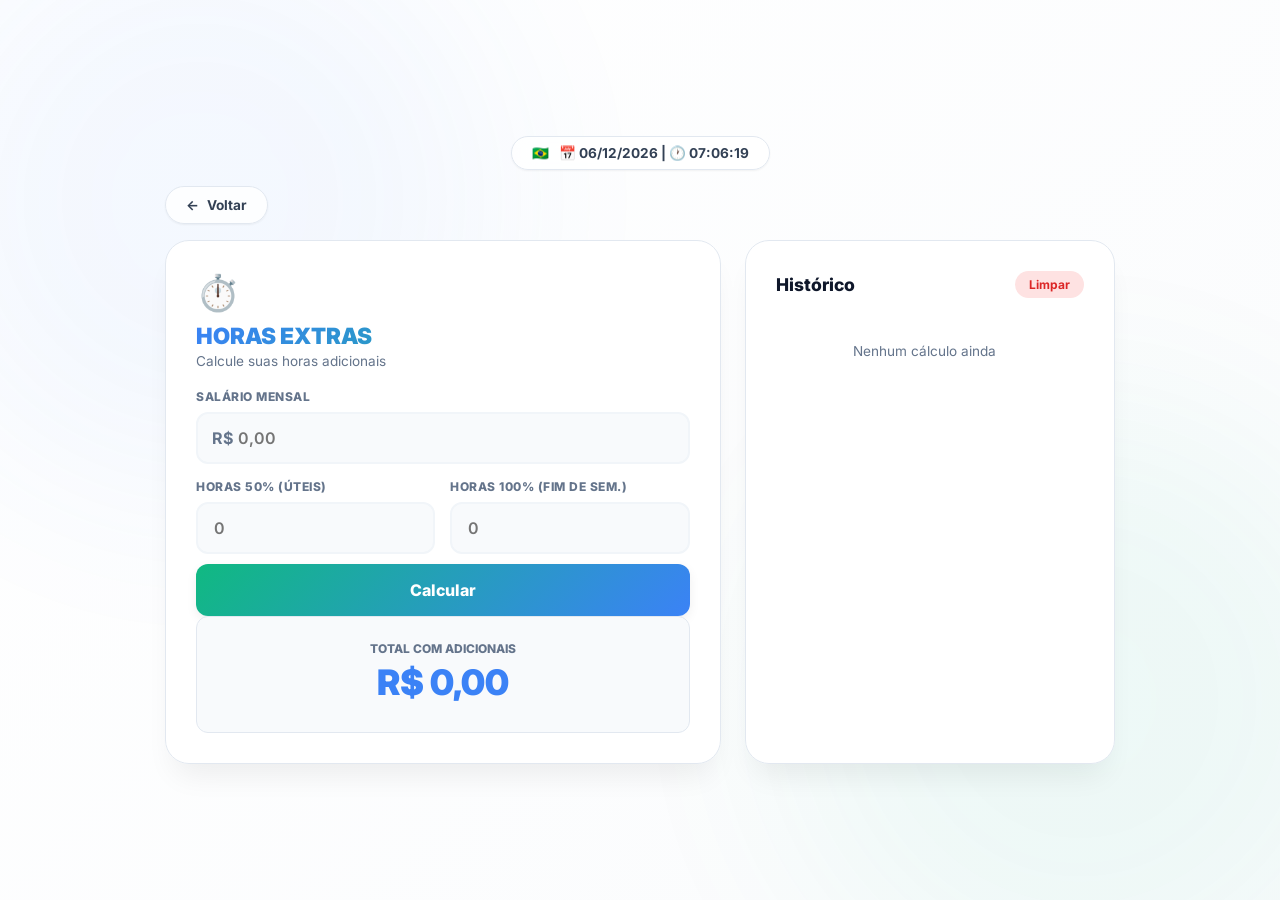
==== Ex1/index.html @ 45b72ec7 "first commit" ====
<!DOCTYPE html>
<html lang="pt-br">
<head>
    <meta charset="UTF-8">
    <meta name="viewport" content="width=device-width, initial-scale=1.0, user-scalable=no">
    <title>Horas Extras</title>
    <link rel="stylesheet" href="style.css">
    <link href="https://fonts.googleapis.com/css2?family=Inter:wght@400;600;700;800&display=swap" rel="stylesheet">
</head>
<body>
    <div class="app-wrapper">
        <div class="header-clock">
            <div class="clock-container">
                <span class="clock-icon">🇧🇷</span>
                <span id="dataHora">Carregando...</span>
            </div>
        </div>

        <div class="back-button-container">
            <a href="../index.html" class="back-button">
                <span class="back-icon">←</span>
                Voltar
            </a>
        </div>

        <div class="container">
            <div class="calculator-card">
                <div class="card-header">
                    <div class="icon-header">⏱️</div>
                    <h1>HORAS EXTRAS</h1>
                    <p>Calcule suas horas adicionais</p>
                </div>

                <form id="calcForm" onsubmit="processarCalculo(event)">
                    <div class="form-group">
                        <label>Salário mensal</label>
                        <div class="input-wrapper">
                            <span class="input-prefix">R$</span>
                            <input type="number" id="salario" step="0.01" placeholder="0,00" required>
                        </div>
                    </div>

                    <div class="form-row">
                        <div class="form-group">
                            <label>Horas 50% (úteis)</label>
                            <input type="number" id="horaExtraDia" placeholder="0">
                        </div>
                        <div class="form-group">
                            <label>Horas 100% (fim de sem.)</label>
                            <input type="number" id="horaExtraFimSemana" placeholder="0">
                        </div>
                    </div>

                    <button type="submit" id="btnCalcular">Calcular</button>
                </form>

                <div class="result-section">
                    <p class="result-label">TOTAL COM ADICIONAIS</p>
                    <div id="resultado">R$ 0,00</div>
                    <div id="resultDetail"></div>
                </div>
            </div>

            <div class="history-card">
                <div class="history-header">
                    <h2>Histórico</h2>
                    <button id="clearHistoryBtn" onclick="limparHistorico()">Limpar</button>
                </div>
                <div id="historyList">
                    <p class="empty-msg">Nenhum cálculo ainda</p>
                </div>
            </div>
        </div>
    </div>

    <script src="codigo.js"></script>
</body>
</html>
---- Ex1/style.css ----
/* ===== IMPORTAÇÃO DE FONTE ===== */
@import url('https://fonts.googleapis.com/css2?family=Inter:wght@400;500;600;700;800;900&display=swap');

/* ===== CONFIGURAÇÕES E CORES (SISTEMA PREMIUM) ===== */
:root {
    /* Cores Principais */
    --brand-green: #10b981;
    --brand-blue: #3b82f6;
    
    /* Cores de Fundo - Branco Vivo */
    --bg-app: #ffffff;
    --bg-surface: rgba(255, 255, 255, 0.98);
    --bg-surface-glass: rgba(255, 255, 255, 0.8);
    
    /* Cores de Texto */
    --text-high: #0f172a;
    --text-mid: #334155;
    --text-low: #64748b;
    
    /* Bordas e Sombras */
    --border-ui: #e2e8f0;
    --border-light: #f1f5f9;
    --shadow-sm: 0 1px 2px 0 rgb(0 0 0 / 0.05);
    --shadow-md: 0 4px 12px -1px rgb(0 0 0 / 0.08);
    --shadow-lg: 0 10px 25px -5px rgb(0 0 0 / 0.1);
    --shadow-premium: 0 20px 30px -10px rgba(0, 0, 0, 0.07);
    --shadow-glow: 0 0 20px rgba(59, 130, 246, 0.3);
    
    /* Transições e Bordas */
    --transition: 0.25s cubic-bezier(0.4, 0, 0.2, 1);
    --radius-md: 12px;
    --radius-xl: 24px;
    --radius-full: 9999px;
}

/* ===== RESET E BASE ANIMADA ===== */
* {
    margin: 0;
    padding: 0;
    box-sizing: border-box;
    font-family: 'Inter', sans-serif;
}

body {
    background: linear-gradient(-45deg, #ffffff, #f1f5f9, #f8fafc, #ffffff);
    background-size: 400% 400%;
    animation: whiteGradient 12s ease infinite;
    background-attachment: fixed;
    display: flex;
    justify-content: center;
    align-items: center;
    min-height: 100vh;
    padding: 24px;
    position: relative;
    overflow: hidden;
    color: var(--text-high);
}

@keyframes whiteGradient {
    0% { background-position: 0% 50%; }
    50% { background-position: 100% 50%; }
    100% { background-position: 0% 50%; }
}

/* Esferas de luz sutis no fundo */
body::before, body::after {
    content: "";
    position: fixed;
    width: 600px;
    height: 600px;
    border-radius: 50%;
    opacity: 0.05;
    z-index: -1;
    filter: blur(100px);
    animation: float 20s infinite ease-in-out;
}
body::before { top: -100px; left: -100px; background: var(--brand-blue); }
body::after { bottom: -100px; right: -100px; background: var(--brand-green); animation-delay: -5s; }

@keyframes float {
    0%, 100% { transform: translate(0, 0); }
    50% { transform: translate(40px, 40px); }
}

/* ===== ESTRUTURA PRINCIPAL ===== */
.app-wrapper {
    width: 100%;
    max-width: 950px;
    height: 100%;
    max-height: 720px;
    display: flex;
    flex-direction: column;
    z-index: 10;
}

.header-clock {
    text-align: center;
    margin-bottom: 16px;
    flex-shrink: 0;
}

.clock-container {
    display: inline-flex;
    align-items: center;
    gap: 10px;
    background: var(--bg-surface-glass);
    backdrop-filter: blur(10px);
    padding: 8px 20px;
    border-radius: var(--radius-full);
    font-size: 0.85rem;
    font-weight: 700;
    border: 1px solid var(--border-ui);
    box-shadow: var(--shadow-sm);
    color: var(--text-mid);
}

.back-button-container {
    margin-bottom: 16px;
    flex-shrink: 0;
}

.back-button {
    display: inline-flex;
    align-items: center;
    gap: 8px;
    background: var(--bg-surface-glass);
    border: 1px solid var(--border-ui);
    padding: 10px 20px;
    border-radius: var(--radius-full);
    text-decoration: none;
    font-size: 0.85rem;
    font-weight: 700;
    color: var(--text-mid);
    transition: var(--transition);
    box-shadow: var(--shadow-sm);
}

.back-button:hover {
    background: #fff;
    border-color: var(--brand-blue);
    color: var(--brand-blue);
    transform: translateX(-5px);
}

/* ===== GRID E CARDS ===== */
.container {
    display: grid;
    grid-template-columns: 1.2fr 0.8fr;
    gap: 24px;
    flex: 1;
    min-height: 0;
}

.calculator-card, .history-card {
    background: var(--bg-surface);
    border-radius: var(--radius-xl);
    border: 1px solid var(--border-ui);
    padding: 30px;
    display: flex;
    flex-direction: column;
    box-shadow: var(--shadow-premium);
    transition: var(--transition);
    overflow: hidden;
}

.calculator-card:hover, .history-card:hover {
    transform: translateY(-4px);
    box-shadow: var(--shadow-lg);
}

h1 {
    font-size: 1.4rem;
    font-weight: 900;
    background: linear-gradient(135deg, var(--brand-blue), var(--brand-green));
    -webkit-background-clip: text;
    background-clip: text;
    color: transparent;
    margin-bottom: 4px;
}

.icon-header {
    display: block;
    font-size: 2.2rem;
    margin-bottom: 8px;
}

.card-header p {
    color: var(--text-low);
    font-size: 0.85rem;
    margin-bottom: 20px;
}

/* Formulário e Grid Interno */
.form-group label {
    display: block;
    font-size: 0.75rem;
    font-weight: 800;
    text-transform: uppercase;
    color: var(--text-low);
    margin-bottom: 8px;
    letter-spacing: 0.5px;
}

.form-row {
    display: grid;
    grid-template-columns: 1fr 1fr;
    gap: 15px;
    margin-top: 15px;
}

.input-wrapper { position: relative; }

.input-prefix {
    position: absolute;
    left: 16px;
    top: 50%;
    transform: translateY(-50%);
    font-weight: 700;
    color: var(--text-low);
    z-index: 1;
}

input {
    width: 100%;
    padding: 14px 16px;
    border: 2px solid var(--border-light);
    border-radius: var(--radius-md);
    background: #f8fafc;
    font-size: 1rem;
    font-weight: 600;
    color: var(--text-high);
    transition: var(--transition);
}

#salario { padding-left: 40px; }

input:focus {
    outline: none;
    border-color: var(--brand-blue);
    background: white;
    box-shadow: 0 0 0 4px rgba(59, 130, 246, 0.1);
}

/* Botão Principal */
#btnCalcular {
    width: 100%;
    background: linear-gradient(135deg, var(--brand-green), var(--brand-blue));
    color: white;
    border: none;
    padding: 16px;
    border-radius: var(--radius-md);
    font-weight: 800;
    font-size: 1rem;
    cursor: pointer;
    box-shadow: var(--shadow-md);
    transition: var(--transition);
    margin-top: 10px;
}

#btnCalcular:hover {
    transform: translateY(-2px);
    box-shadow: var(--shadow-glow);
}

/* Seção de Resultado */
.result-section {
    padding: 24px;
    background: #f8fafc;
    border-radius: var(--radius-md);
    text-align: center;
    margin-top: auto;
    border: 1px solid var(--border-ui);
}

.result-label {
    font-size: 0.75rem;
    font-weight: 800;
    color: var(--text-low);
    text-transform: uppercase;
}

#resultado {
    font-size: 2.2rem;
    font-weight: 900;
    color: var(--brand-blue);
    margin: 5px 0;
}

#resultDetail {
    font-size: 0.85rem;
    color: var(--brand-green);
    font-weight: 700;
}

/* Histórico e Scrollbar Customizada */
.history-header {
    display: flex;
    justify-content: space-between;
    align-items: center;
    margin-bottom: 15px;
}

.history-header h2 {
    font-size: 1.1rem;
    font-weight: 800;
    color: var(--text-high);
}

#clearHistoryBtn {
    background: #fee2e2;
    color: #dc2626;
    border: none;
    padding: 6px 14px;
    border-radius: var(--radius-full);
    font-size: 0.75rem;
    font-weight: 700;
    cursor: pointer;
    transition: var(--transition);
}

#clearHistoryBtn:hover {
    background: #fecaca;
    transform: scale(1.05);
}

#historyList {
    flex: 1;
    overflow-y: auto;
    padding-right: 10px;
}

#historyList::-webkit-scrollbar { width: 5px; }
#historyList::-webkit-scrollbar-track { background: transparent; }
#historyList::-webkit-scrollbar-thumb { 
    background: var(--border-ui); 
    border-radius: 10px; 
}

.history-item {
    padding: 12px 0;
    border-bottom: 1px solid var(--border-light);
    animation: fadeIn 0.3s ease-out;
}

.empty-msg {
    text-align: center;
    color: var(--text-low);
    font-size: 0.85rem;
    padding: 30px 0;
}

@keyframes fadeIn {
    from { opacity: 0; transform: translateY(5px); }
    to { opacity: 1; transform: translateY(0); }
}

/* Responsividade */
@media (max-width: 800px) {
    .container { grid-template-columns: 1fr; }
    body { height: auto; overflow-y: auto; padding: 15px; }
    .app-wrapper { max-height: none; height: auto; }
    .form-row { grid-template-columns: 1fr; }
}
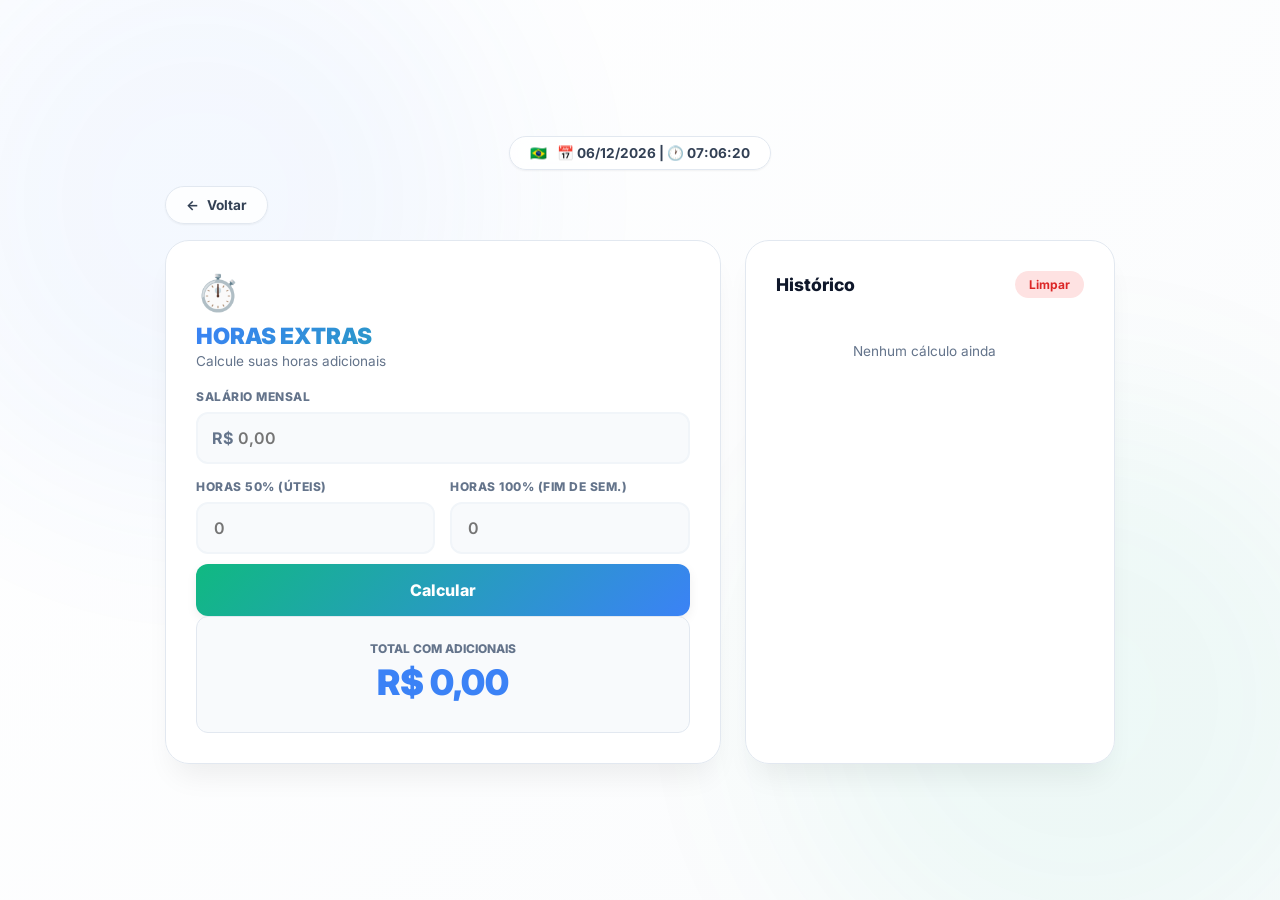
==== commit 0d63780d: "Favicon 🚀" ====
--- a/Ex1/index.html
+++ b/Ex1/index.html
@@ -6,6 +6,9 @@
     <title>Horas Extras</title>
     <link rel="stylesheet" href="style.css">
     <link href="https://fonts.googleapis.com/css2?family=Inter:wght@400;600;700;800&display=swap" rel="stylesheet">
+
+    <link rel="icon" type="image/svg+xml" href="data:image/svg+xml,%3Csvg xmlns='http://www.w3.org/2000/svg' viewBox='0 0 100 100'%3E%3Cdefs%3E%3ClinearGradient id='grad' x1='0%25' y1='0%25' x2='100%25' y2='100%25'%3E%3Cstop offset='0%25' stop-color='%2316a34a'/%3E%3Cstop offset='100%25' stop-color='%232563eb'/%3E%3C/linearGradient%3E%3C/defs%3E%3Crect width='100' height='100' rx='20' fill='url(%23grad)'/%3E%3Ctext x='50' y='72' font-size='52' text-anchor='middle' fill='white' font-family='Arial'%3E⏱️%3C/text%3E%3C/svg%3E">
+
 </head>
 <body>
     <div class="app-wrapper">
